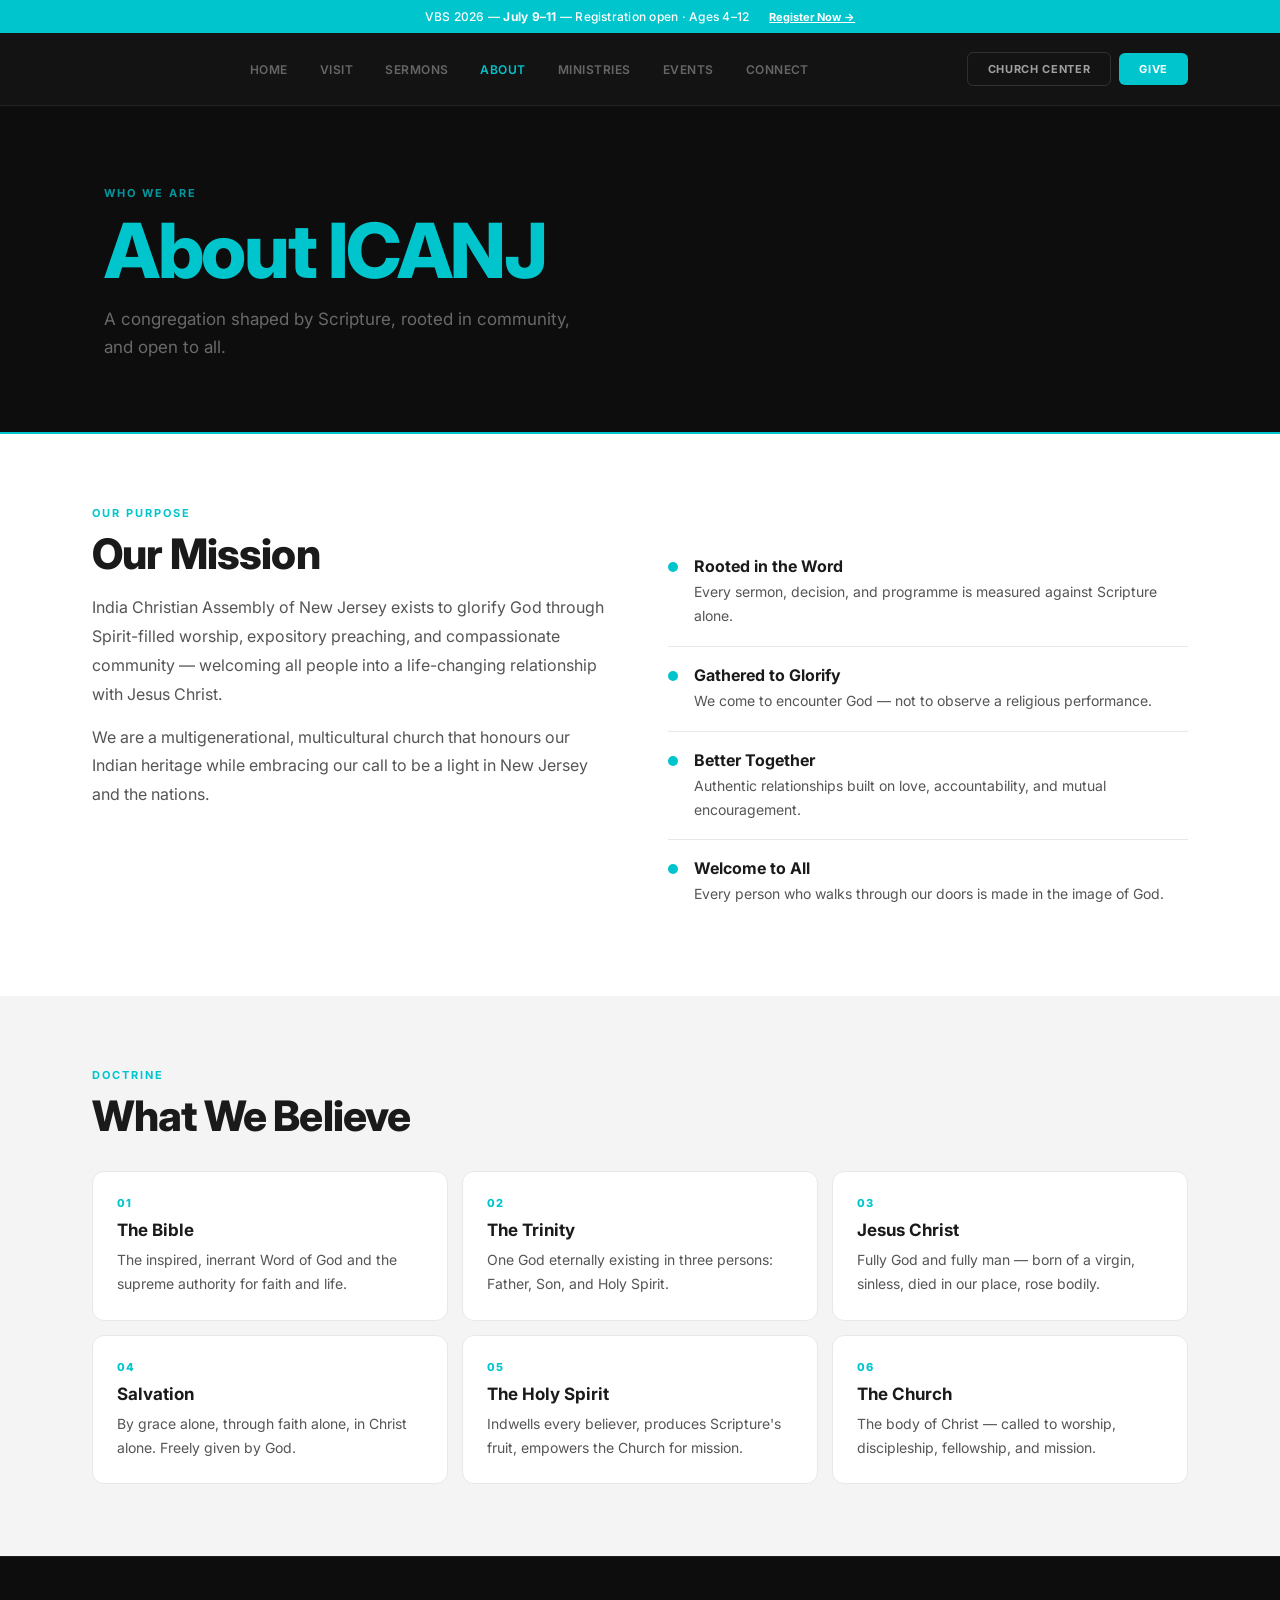
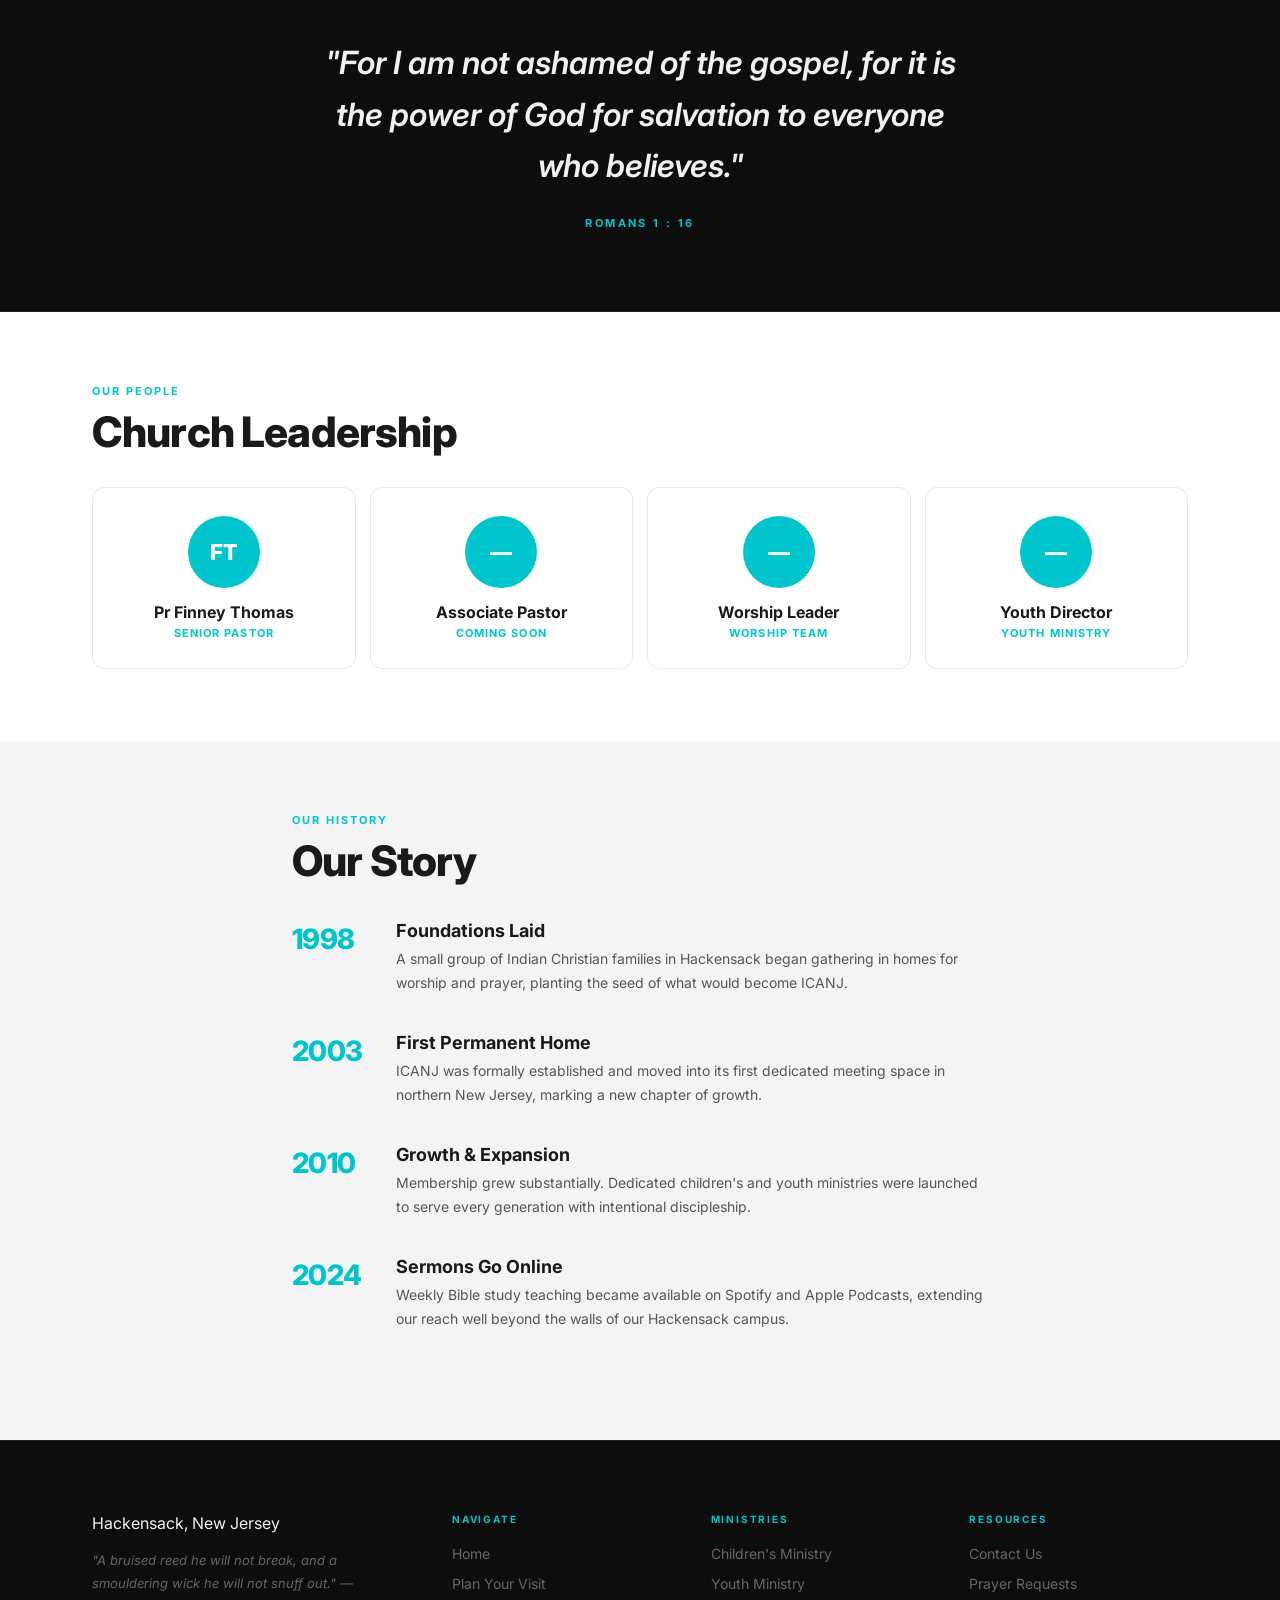
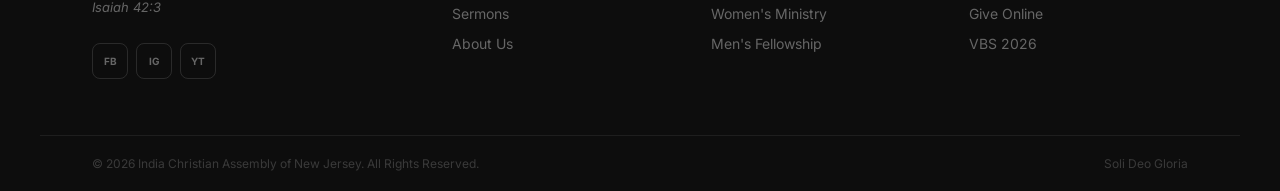
==== about.html @ a358fcdb "Add files via upload" ====
<!DOCTYPE html>
<html lang="en">
<head>
<meta charset="UTF-8"/><meta name="viewport" content="width=device-width,initial-scale=1.0"/>
<title>About Us – ICANJ</title>
<link rel="stylesheet" href="style.css"/>
<style>
.mission-grid{display:grid;grid-template-columns:1fr 1fr;gap:56px;align-items:start;}
.value-list{margin-top:32px;}
.value-row{display:flex;gap:16px;padding:18px 0;border-bottom:1px solid #e8e8e8;}
.value-row:last-child{border-bottom:none;}
.vr-dot{width:10px;height:10px;border-radius:50%;background:var(--blue);flex-shrink:0;margin-top:6px;}
.vr-title{font-size:16px;font-weight:700;color:var(--ink);margin-bottom:4px;}
.vr-body{font-size:14px;color:#555;line-height:1.7;}

.beliefs-grid{display:grid;grid-template-columns:repeat(3,1fr);gap:14px;margin-top:32px;}
.belief-card{background:#ffffff;border-radius:12px;padding:24px;border:1px solid var(--border);}
.belief-card:hover{border-color:var(--blue);}
.belief-num{font-size:11px;font-weight:800;letter-spacing:0.1em;color:var(--blue);margin-bottom:10px;}
.belief-title{font-size:17px;font-weight:700;color:var(--blue);margin-bottom:8px;}
.belief-body{font-size:14px;color:#555;line-height:1.7;}

.leader-grid{display:grid;grid-template-columns:repeat(4,1fr);gap:14px;margin-top:32px;}
.leader-card{background:#ffffff;border-radius:12px;padding:28px 20px;border:1px solid var(--border);text-align:center;}
.leader-av{width:72px;height:72px;border-radius:50%;background:var(--blue);margin:0 auto 14px;display:flex;align-items:center;justify-content:center;font-size:22px;font-weight:800;color:#fff;}
.leader-name{font-size:16px;font-weight:700;color:var(--ink);margin-bottom:4px;}
.leader-role{font-size:11px;font-weight:700;letter-spacing:0.1em;text-transform:uppercase;color:var(--blue);}

.timeline{margin-top:36px;}
.tl-item{display:grid;grid-template-columns:80px 1fr;gap:24px;margin-bottom:36px;}
.tl-year{font-size:28px;font-weight:800;color:var(--blue);letter-spacing:-0.02em;padding-top:2px;}
.tl-title{font-size:18px;font-weight:700;color:var(--blue);margin-bottom:6px;}
.tl-body{font-size:14px;color:#555;line-height:1.75;}

@media(max-width:1024px){
  .mission-grid{grid-template-columns:1fr;}
  .beliefs-grid{grid-template-columns:1fr 1fr;}
  .leader-grid{grid-template-columns:repeat(2,1fr);}
  .tl-item{grid-template-columns:60px 1fr;gap:16px;}
  .tl-year{font-size:22px;}
}
@media(max-width:480px){
  .beliefs-grid{grid-template-columns:1fr;}
  .leader-grid{grid-template-columns:1fr 1fr;}
}
</style>
</head>
<body>
<script src="header.js"></script>
<div class="page-masthead"><div class="container"><span class="eyebrow">Who We Are</span><h1>About ICANJ</h1><p>A congregation shaped by Scripture, rooted in community, and open to all.</p></div></div>

<section class="section" style="background:#ffffff;">
  <div class="container">
    <div class="mission-grid">
      <div>
        <span class="eyebrow">Our Purpose</span>
        <h2 class="section-title">Our Mission</h2>
        <p class="section-body">India Christian Assembly of New Jersey exists to glorify God through Spirit-filled worship, expository preaching, and compassionate community — welcoming all people into a life-changing relationship with Jesus Christ.</p>
        <p class="section-body" style="margin-top:14px;">We are a multigenerational, multicultural church that honours our Indian heritage while embracing our call to be a light in New Jersey and the nations.</p>
      </div>
      <div>
        <div class="value-list">
          <div class="value-row"><div class="vr-dot"></div><div><div class="vr-title">Rooted in the Word</div><div class="vr-body">Every sermon, decision, and programme is measured against Scripture alone.</div></div></div>
          <div class="value-row"><div class="vr-dot"></div><div><div class="vr-title">Gathered to Glorify</div><div class="vr-body">We come to encounter God — not to observe a religious performance.</div></div></div>
          <div class="value-row"><div class="vr-dot"></div><div><div class="vr-title">Better Together</div><div class="vr-body">Authentic relationships built on love, accountability, and mutual encouragement.</div></div></div>
          <div class="value-row"><div class="vr-dot"></div><div><div class="vr-title">Welcome to All</div><div class="vr-body">Every person who walks through our doors is made in the image of God.</div></div></div>
        </div>
      </div>
    </div>
  </div>
</section>

<section class="section" style="background:#f4f4f4;">
  <div class="container">
    <span class="eyebrow">Doctrine</span>
    <h2 class="section-title">What We Believe</h2>
    <div class="beliefs-grid">
      <div class="belief-card"><div class="belief-num">01</div><div class="belief-title">The Bible</div><div class="belief-body">The inspired, inerrant Word of God and the supreme authority for faith and life.</div></div>
      <div class="belief-card"><div class="belief-num">02</div><div class="belief-title">The Trinity</div><div class="belief-body">One God eternally existing in three persons: Father, Son, and Holy Spirit.</div></div>
      <div class="belief-card"><div class="belief-num">03</div><div class="belief-title">Jesus Christ</div><div class="belief-body">Fully God and fully man — born of a virgin, sinless, died in our place, rose bodily.</div></div>
      <div class="belief-card"><div class="belief-num">04</div><div class="belief-title">Salvation</div><div class="belief-body">By grace alone, through faith alone, in Christ alone. Freely given by God.</div></div>
      <div class="belief-card"><div class="belief-num">05</div><div class="belief-title">The Holy Spirit</div><div class="belief-body">Indwells every believer, produces Scripture's fruit, empowers the Church for mission.</div></div>
      <div class="belief-card"><div class="belief-num">06</div><div class="belief-title">The Church</div><div class="belief-body">The body of Christ — called to worship, discipleship, fellowship, and mission.</div></div>
    </div>
  </div>
</section>

<div class="verse-band"><blockquote><p>"For I am not ashamed of the gospel, for it is the power of God for salvation to everyone who believes."</p><cite>Romans 1 : 16</cite></blockquote></div>

<section class="section" style="background:#ffffff;">
  <div class="container">
    <span class="eyebrow">Our People</span>
    <h2 class="section-title">Church Leadership</h2>
    <div class="leader-grid">
      <div class="leader-card"><div class="leader-av">FT</div><div class="leader-name">Pr Finney Thomas</div><div class="leader-role">Senior Pastor</div></div>
      <div class="leader-card"><div class="leader-av">—</div><div class="leader-name">Associate Pastor</div><div class="leader-role">Coming Soon</div></div>
      <div class="leader-card"><div class="leader-av">—</div><div class="leader-name">Worship Leader</div><div class="leader-role">Worship Team</div></div>
      <div class="leader-card"><div class="leader-av">—</div><div class="leader-name">Youth Director</div><div class="leader-role">Youth Ministry</div></div>
    </div>
  </div>
</section>

<section class="section" style="background:#f4f4f4;">
  <div class="container" style="max-width:800px;">
    <span class="eyebrow">Our History</span>
    <h2 class="section-title">Our Story</h2>
    <div class="timeline">
      <div class="tl-item"><div class="tl-year">1998</div><div><div class="tl-title">Foundations Laid</div><div class="tl-body">A small group of Indian Christian families in Hackensack began gathering in homes for worship and prayer, planting the seed of what would become ICANJ.</div></div></div>
      <div class="tl-item"><div class="tl-year">2003</div><div><div class="tl-title">First Permanent Home</div><div class="tl-body">ICANJ was formally established and moved into its first dedicated meeting space in northern New Jersey, marking a new chapter of growth.</div></div></div>
      <div class="tl-item"><div class="tl-year">2010</div><div><div class="tl-title">Growth &amp; Expansion</div><div class="tl-body">Membership grew substantially. Dedicated children's and youth ministries were launched to serve every generation with intentional discipleship.</div></div></div>
      <div class="tl-item"><div class="tl-year">2024</div><div><div class="tl-title">Sermons Go Online</div><div class="tl-body">Weekly Bible study teaching became available on Spotify and Apple Podcasts, extending our reach well beyond the walls of our Hackensack campus.</div></div></div>
    </div>
  </div>
</section>

<script src="footer.js"></script>
</body>
</html>
---- style.css ----
/* ═══════════════════════════════════════════════════════
   ICANJ — DESIGN SYSTEM v4
   Aesthetic: Dark & Modern
   Font: Inter (all weights)
   Colors: Dark Grey + #00C5CD Modern Teal accent
═══════════════════════════════════════════════════════ */

@import url('https://fonts.googleapis.com/css2?family=Inter:wght@300;400;500;600;700;800&display=swap');

:root {
  --blue:        #00C5CD;
  --blue-dark:   #00a8b5;
  --blue-light:  rgba(0,197,205,0.12);

  /* Dark theme backgrounds */
  --bg:          #141414;
  --bg-soft:     #1c1c1c;
  --bg-card:     #222222;
  --bg-card-2:   #2a2a2a;

  /* Text */
  --ink:         #f0f0f0;
  --body:        #a0a0a0;
  --muted:       #666666;

  /* Borders */
  --border:      rgba(255,255,255,0.07);
  --border-mid:  rgba(255,255,255,0.12);

  /* Dark sections (hero overlay, footer) */
  --dark:        #0d0d0d;
}

*, *::before, *::after { margin:0; padding:0; box-sizing:border-box; }
html { scroll-behavior:smooth; font-size:16px; }
body { font-family:'Inter',sans-serif; background:var(--bg); color:var(--ink); overflow-x:hidden; }
a { text-decoration:none; color:inherit; }
ul { list-style:none; }
button { cursor:pointer; font-family:inherit; }
img { max-width:100%; display:block; }

/* ── ANNOUNCE BAR ── */
.announce-bar {
  background:var(--blue);
  padding:9px 52px;
  display:flex; align-items:center; justify-content:center; gap:20px;
}
.announce-bar p { font-size:12px; font-weight:500; color:#fff; letter-spacing:0.02em; }
.announce-bar a { font-size:11px; font-weight:700; color:#fff; text-decoration:underline; white-space:nowrap; }

/* ── HEADER ── */
.site-header {
  background:rgba(20,20,20,0.96);
  backdrop-filter:blur(12px);
  border-bottom:1px solid var(--border);
  position:sticky; top:0; z-index:200;
}
.header-inner {
  max-width:1200px; margin:0 auto;
  display:flex; align-items:center; justify-content:space-between;
  padding:0 52px; height:72px;
}
.logo { display:flex; align-items:center; gap:10px; }
.logo img { height:44px; object-fit:contain; }
.site-nav { display:flex; align-items:center; gap:4px; }
.nav-link {
  font-family:'Inter',sans-serif;
  font-size:12px; font-weight:600; letter-spacing:0.04em; text-transform:uppercase;
  color:var(--muted); padding:8px 14px; background:none; border:none;
  border-radius:6px; transition:all 0.2s;
}
.nav-link:hover { color:var(--blue); background:var(--bg-soft); }
.nav-link.active { color:var(--blue); }
.header-actions { display:flex; align-items:center; gap:8px; }
.btn-cc {
  font-family:'Inter',sans-serif;
  font-size:11px; font-weight:700; letter-spacing:0.06em; text-transform:uppercase;
  padding:9px 20px; background:transparent; color:var(--body);
  border:1px solid var(--border-mid); border-radius:6px; transition:all 0.2s;
}
.btn-cc:hover { color:var(--ink); border-color:rgba(255,255,255,0.25); }
.btn-give {
  font-family:'Inter',sans-serif;
  font-size:11px; font-weight:700; letter-spacing:0.06em; text-transform:uppercase;
  padding:9px 20px; background:var(--blue); color:#fff;
  border:none; border-radius:6px; transition:background 0.2s;
}
.btn-give:hover { background:var(--blue-dark); }

/* ── BUTTONS ── */
.btn {
  display:inline-flex; align-items:center; gap:8px;
  font-family:'Inter',sans-serif;
  font-size:12px; font-weight:700; letter-spacing:0.06em; text-transform:uppercase;
  padding:13px 28px; border:none; border-radius:8px; cursor:pointer; transition:all 0.2s;
}
.btn-primary { background:var(--blue); color:#fff; }
.btn-primary:hover { background:var(--blue-dark); }
.btn-dark { background:var(--bg-card-2); color:var(--ink); border:1px solid var(--border-mid); }
.btn-dark:hover { border-color:var(--blue); color:var(--blue); }
.btn-outline-light { background:transparent; color:#fff; border:1.5px solid rgba(255,255,255,0.25); }
.btn-outline-light:hover { border-color:#fff; background:rgba(255,255,255,0.06); }
.btn-outline-dark { background:transparent; color:var(--body); border:1px solid var(--border-mid); border-radius:8px; }
.btn-outline-dark:hover { border-color:var(--blue); color:var(--blue); }
.btn-arrow::after { content:'→'; font-size:14px; font-weight:400; }

/* ── LAYOUT ── */
.container { max-width:1200px; margin:0 auto; padding:0 52px; }
.section { padding:88px 0; }

/* ── TYPOGRAPHY ── */
.eyebrow {
  font-family:'Inter',sans-serif;
  font-size:11px; font-weight:700; letter-spacing:0.18em; text-transform:uppercase;
  color:var(--blue); margin-bottom:10px; display:block;
}
.section-title {
  font-family:'Inter',sans-serif;
  font-size:clamp(28px,3.5vw,42px); font-weight:800;
  color:var(--blue); line-height:1.12; letter-spacing:-0.02em; margin-bottom:16px;
}
.section-title.on-dark { color:var(--blue); }
.section-body {
  font-family:'Inter',sans-serif;
  font-size:16px; font-weight:400; color:var(--body); line-height:1.8;
}

/* ── PAGE MASTHEAD ── */
.page-masthead {
  background:var(--dark);
  padding:80px 52px 72px; position:relative; overflow:hidden;
}
.page-masthead::after {
  content:''; position:absolute; bottom:0; left:0; right:0; height:2px;
  background:var(--blue);
}
.page-masthead .eyebrow { color:rgba(0,197,205,0.75); }
.page-masthead h1 {
  font-family:'Inter',sans-serif;
  font-size:clamp(40px,6vw,76px); font-weight:800;
  color:var(--blue); line-height:1.06; letter-spacing:-0.03em; margin-bottom:14px;
}
.page-masthead p {
  font-family:'Inter',sans-serif; font-size:17px; font-weight:400;
  color:rgba(255,255,255,0.38); max-width:480px; line-height:1.7;
}

/* ── VERSE BAND ── */
.verse-band {
  background:var(--dark); padding:80px 52px; text-align:center;
  border-top:1px solid var(--border); border-bottom:1px solid var(--border);
}
.verse-band blockquote { max-width:660px; margin:0 auto; }
.verse-band blockquote p {
  font-family:'Inter',sans-serif;
  font-size:clamp(20px,3vw,32px); font-weight:600; font-style:italic;
  color:var(--ink); line-height:1.6; margin-bottom:20px;
}
.verse-band blockquote cite {
  font-family:'Inter',sans-serif; font-size:11px; font-weight:700;
  letter-spacing:0.22em; text-transform:uppercase; color:var(--blue); font-style:normal;
}

/* ── CARDS ── */
.card {
  background:var(--bg-card); border:1px solid var(--border);
  border-radius:12px; padding:28px; transition:border-color 0.2s;
}
.card:hover { border-color:var(--blue); }

/* ── FORMS ── */
.field { margin-bottom:18px; }
.field label { display:block; font-family:'Inter',sans-serif; font-size:11px; font-weight:700; letter-spacing:0.12em; text-transform:uppercase; color:var(--muted); margin-bottom:7px; }
.field input, .field textarea, .field select {
  width:100%; padding:11px 14px;
  border:1px solid var(--border-mid); border-radius:8px;
  background:var(--bg-soft); font-size:15px; font-family:'Inter',sans-serif;
  color:var(--ink); outline:none; transition:border-color 0.2s; -webkit-appearance:none;
}
.field input:focus, .field textarea:focus, .field select:focus { border-color:var(--blue); background:var(--bg-card); }
.field textarea { height:110px; resize:vertical; }
.field-row { display:grid; grid-template-columns:1fr 1fr; gap:14px; }
.field select option { background:var(--bg-card); color:var(--ink); }

/* ── FAQ ── */
.faq-item { border-bottom:1px solid var(--border); }
.faq-item:first-of-type { border-top:1px solid var(--border); }
.faq-trigger {
  width:100%; display:flex; justify-content:space-between; align-items:center;
  padding:22px 0; background:none; border:none; text-align:left;
  font-family:'Inter',sans-serif; font-size:17px; font-weight:600; color:var(--ink);
  transition:color 0.2s; cursor:pointer;
}
.faq-trigger:hover { color:var(--blue); }
.faq-icon { font-size:24px; color:var(--muted); flex-shrink:0; margin-left:20px; transition:transform 0.3s ease; }
.faq-item.open .faq-icon { transform:rotate(45deg); color:var(--blue); }
.faq-body { display:none; padding:0 0 22px; }
.faq-item.open .faq-body { display:block; }
.faq-body p { font-size:15px; color:var(--body); line-height:1.8; }

/* ── FOOTER ── */
.site-footer { background:var(--dark); border-top:1px solid var(--border); }
.footer-upper {
  max-width:1200px; margin:0 auto;
  display:grid; grid-template-columns:280px 1fr;
  gap:80px; padding:72px 52px 56px;
  border-bottom:1px solid var(--border);
}
.footer-brand-verse {
  font-size:13px; font-style:italic; color:var(--muted); line-height:1.8; margin:16px 0 24px;
}
.footer-social { display:flex; gap:8px; }
.fsoc-btn {
  width:36px; height:36px; border-radius:8px; border:1px solid var(--border-mid);
  display:flex; align-items:center; justify-content:center;
  font-size:10px; font-weight:700; color:var(--muted);
  transition:all 0.2s; text-decoration:none;
}
.fsoc-btn:hover { background:var(--blue); border-color:var(--blue); color:#fff; }
.footer-nav-cols { display:grid; grid-template-columns:repeat(3,1fr); gap:40px; }
.footer-col h5 {
  font-size:10px; font-weight:700; letter-spacing:0.18em; text-transform:uppercase;
  color:var(--blue); margin-bottom:18px;
}
.footer-col ul { display:flex; flex-direction:column; gap:10px; }
.footer-col ul li a { font-size:14px; font-weight:400; color:var(--muted); transition:color 0.2s; }
.footer-col ul li a:hover { color:var(--ink); }
.footer-lower {
  max-width:1200px; margin:0 auto;
  display:flex; justify-content:space-between; align-items:center; padding:20px 52px;
}
.footer-lower p { font-size:12px; color:var(--muted); opacity:0.5; }

/* ── HAMBURGER ── */
.menu-toggle {
  display:none; flex-direction:column; justify-content:center;
  align-items:center; gap:5px; width:40px; height:40px;
  background:none; border:1px solid var(--border-mid);
  cursor:pointer; padding:8px; flex-shrink:0; border-radius:6px; transition:all 0.2s;
}
.menu-toggle:hover { border-color:var(--blue); }
.menu-toggle span { display:block; width:18px; height:1.5px; background:var(--body); transition:all 0.3s ease; transform-origin:center; }
.menu-toggle.open span:nth-child(1) { transform:translateY(6.5px) rotate(45deg); }
.menu-toggle.open span:nth-child(2) { opacity:0; transform:scaleX(0); }
.menu-toggle.open span:nth-child(3) { transform:translateY(-6.5px) rotate(-45deg); }

/* ── MOBILE NAV ── */
.mobile-nav { display:none; position:fixed; top:0; left:0; right:0; bottom:0; z-index:300; pointer-events:none; }
.mobile-nav-backdrop { position:absolute; inset:0; background:rgba(0,0,0,0.7); opacity:0; transition:opacity 0.3s ease; }
.mobile-nav-panel {
  position:absolute; top:0; right:0; bottom:0; width:min(320px,85vw);
  background:var(--bg-soft); border-left:1px solid var(--border);
  display:flex; flex-direction:column;
  transform:translateX(100%); transition:transform 0.35s cubic-bezier(0.16,1,0.3,1);
  overflow-y:auto; padding-bottom:32px;
}
.mobile-nav.open { pointer-events:all; }
.mobile-nav.open .mobile-nav-backdrop { opacity:1; }
.mobile-nav.open .mobile-nav-panel { transform:translateX(0); }
.mobile-nav-header { display:flex; align-items:center; justify-content:space-between; padding:20px 24px; border-bottom:1px solid var(--border); flex-shrink:0; }
.mobile-nav-close { width:36px; height:36px; background:none; border:1px solid var(--border-mid); border-radius:6px; display:flex; align-items:center; justify-content:center; font-size:18px; color:var(--muted); cursor:pointer; transition:all 0.2s; }
.mobile-nav-close:hover { background:var(--blue); color:#fff; border-color:var(--blue); }
.mobile-nav-links { padding:12px 0; border-bottom:1px solid var(--border); flex-shrink:0; }
.mobile-nav-link { display:flex; align-items:center; justify-content:space-between; padding:14px 24px; font-size:12px; font-weight:700; letter-spacing:0.08em; text-transform:uppercase; color:var(--muted); transition:all 0.2s; border-bottom:1px solid var(--border); }
.mobile-nav-link:last-child { border-bottom:none; }
.mobile-nav-link:hover, .mobile-nav-link.active { color:var(--ink); background:var(--bg-card); }
.mobile-nav-link.active { color:var(--blue); }
.mobile-nav-link::after { content:'→'; font-size:16px; color:var(--border-mid); font-weight:400; }
.mobile-nav-actions { padding:20px 24px; display:flex; flex-direction:column; gap:10px; flex-shrink:0; }
.mobile-nav-actions .btn-cc, .mobile-nav-actions .btn-give { width:100%; text-align:center; padding:13px 20px; display:block; font-size:11px; }

/* ── RESPONSIVE ── */
@media (max-width:1024px) {
  .announce-bar { padding:9px 16px; flex-direction:column; gap:4px; text-align:center; }
  .header-inner { padding:0 16px; height:64px; }
  .logo img { height:36px; }
  .site-nav { display:none; }
  .header-actions { display:none; }
  .menu-toggle { display:flex; }
  .mobile-nav { display:block; }
  .container { padding:0 16px; }
  .section { padding:60px 0; }
  .page-masthead { padding:52px 16px 48px; }
  .verse-band { padding:60px 16px; }
  .footer-upper { grid-template-columns:1fr; gap:32px; padding:48px 16px 32px; }
  .footer-nav-cols { grid-template-columns:1fr 1fr; gap:24px; }
  .footer-lower { padding:16px; flex-direction:column; gap:6px; text-align:center; }
  .field-row { grid-template-columns:1fr; }
}
@media (max-width:480px) {
  .container { padding:0 12px; }
  .section { padding:48px 0; }
  .footer-nav-cols { grid-template-columns:1fr; }
}

/* ── LIGHT SECTION OVERRIDE ── */
.section-light {
  background:#ffffff !important;
  color:#1a1a1a;
}
.section-light .eyebrow { color:#00C5CD; }
.section-light .section-title { color:#00C5CD; }
.section-light .section-body { color:#555555; }
.section-light .card {
  background:#f7f7f7;
  border-color:#e8e8e8;
}
.section-light .card:hover { border-color:#00C5CD; }
.section-light p { color:#555555; }
.section-light h3 { color:#1a1a1a; }

/* ── LIGHT BACKGROUND OVERRIDES ── */
/* When sections use white or light grey backgrounds,
   titles must be dark and body text readable */
section[style*="background:#ffffff"] .section-title,
section[style*="background:#f4f4f4"] .section-title,
.faq-section .section-title { color:#1a1a1a !important; }

section[style*="background:#ffffff"] .section-body,
section[style*="background:#f4f4f4"] .section-body { color:#555555 !important; }

section[style*="background:#ffffff"] .faq-trigger,
section[style*="background:#f4f4f4"] .faq-trigger,
.faq-section .faq-trigger { color:#1a1a1a !important; }

section[style*="background:#ffffff"] .faq-item,
section[style*="background:#f4f4f4"] .faq-item,
.faq-section .faq-item { border-color:#e0e0e0 !important; }

section[style*="background:#ffffff"] .faq-body p,
section[style*="background:#f4f4f4"] .faq-body p,
.faq-section .faq-body p { color:#555555 !important; }

section[style*="background:#ffffff"] .faq-icon,
section[style*="background:#f4f4f4"] .faq-icon,
.faq-section .faq-icon { color:#999 !important; }

/* Card text on light backgrounds */
section[style*="background:#ffffff"] .ev-title,
section[style*="background:#f4f4f4"] .ev-title { color:#1a1a1a !important; }

section[style*="background:#ffffff"] .ev-body,
section[style*="background:#f4f4f4"] .ev-body { color:#555 !important; }

section[style*="background:#ffffff"] .ev-card,
section[style*="background:#f4f4f4"] .ev-card { border-color:#e8e8e8 !important; }

section[style*="background:#ffffff"] .min-title,
section[style*="background:#f4f4f4"] .min-title { color:#1a1a1a !important; }

section[style*="background:#ffffff"] .min-body,
section[style*="background:#f4f4f4"] .min-body { color:#555 !important; }

section[style*="background:#ffffff"] .min-card,
section[style*="background:#f4f4f4"] .min-card { border-color:#e8e8e8 !important; background:#fff !important; }

section[style*="background:#ffffff"] .belief-title,
section[style*="background:#f4f4f4"] .belief-title { color:#1a1a1a !important; }

section[style*="background:#ffffff"] .belief-body,
section[style*="background:#f4f4f4"] .belief-body { color:#555 !important; }

section[style*="background:#ffffff"] .belief-card,
section[style*="background:#f4f4f4"] .belief-card { border-color:#e8e8e8 !important; background:#fff !important; }

section[style*="background:#ffffff"] .series-title,
section[style*="background:#f4f4f4"] .series-title { color:#1a1a1a !important; }

section[style*="background:#ffffff"] .series-body,
section[style*="background:#f4f4f4"] .series-body { color:#555 !important; }

section[style*="background:#ffffff"] .series-card,
section[style*="background:#f4f4f4"] .series-card { border-color:#e8e8e8 !important; background:#fff !important; }

section[style*="background:#ffffff"] .leader-name,
section[style*="background:#f4f4f4"] .leader-name { color:#1a1a1a !important; }

section[style*="background:#ffffff"] .leader-card,
section[style*="background:#f4f4f4"] .leader-card { border-color:#e8e8e8 !important; background:#fff !important; }

section[style*="background:#ffffff"] .tl-title,
section[style*="background:#f4f4f4"] .tl-title { color:#1a1a1a !important; }

section[style*="background:#ffffff"] .tl-body,
section[style*="background:#f4f4f4"] .tl-body { color:#555 !important; }

section[style*="background:#ffffff"] .vr-title,
section[style*="background:#f4f4f4"] .vr-title { color:#1a1a1a !important; }

section[style*="background:#ffffff"] .form-panel h3,
section[style*="background:#f4f4f4"] .form-panel h3 { color:#1a1a1a !important; }

section[style*="background:#ffffff"] .form-panel,
section[style*="background:#f4f4f4"] .form-panel { background:#fff !important; border-color:#e8e8e8 !important; }

section[style*="background:#ffffff"] .field label,
section[style*="background:#f4f4f4"] .field label { color:#888 !important; }

section[style*="background:#ffffff"] .field input,
section[style*="background:#ffffff"] .field textarea,
section[style*="background:#ffffff"] .field select,
section[style*="background:#f4f4f4"] .field input,
section[style*="background:#f4f4f4"] .field textarea,
section[style*="background:#f4f4f4"] .field select {
  background:#f9f9f9 !important; border-color:#ddd !important; color:#1a1a1a !important;
}

section[style*="background:#ffffff"] .soc-name,
section[style*="background:#f4f4f4"] .soc-name { color:#1a1a1a !important; }

section[style*="background:#ffffff"] .soc-card,
section[style*="background:#f4f4f4"] .soc-card { border-color:#e8e8e8 !important; background:#fff !important; }

section[style*="background:#ffffff"] .info-card,
section[style*="background:#f4f4f4"] .info-card { border-color:#e8e8e8 !important; background:#fff !important; }

section[style*="background:#ffffff"] .ic-val,
section[style*="background:#f4f4f4"] .ic-val { color:#1a1a1a !important; }

/* Reduce excessive padding between sections */
.section { padding:72px 0; }
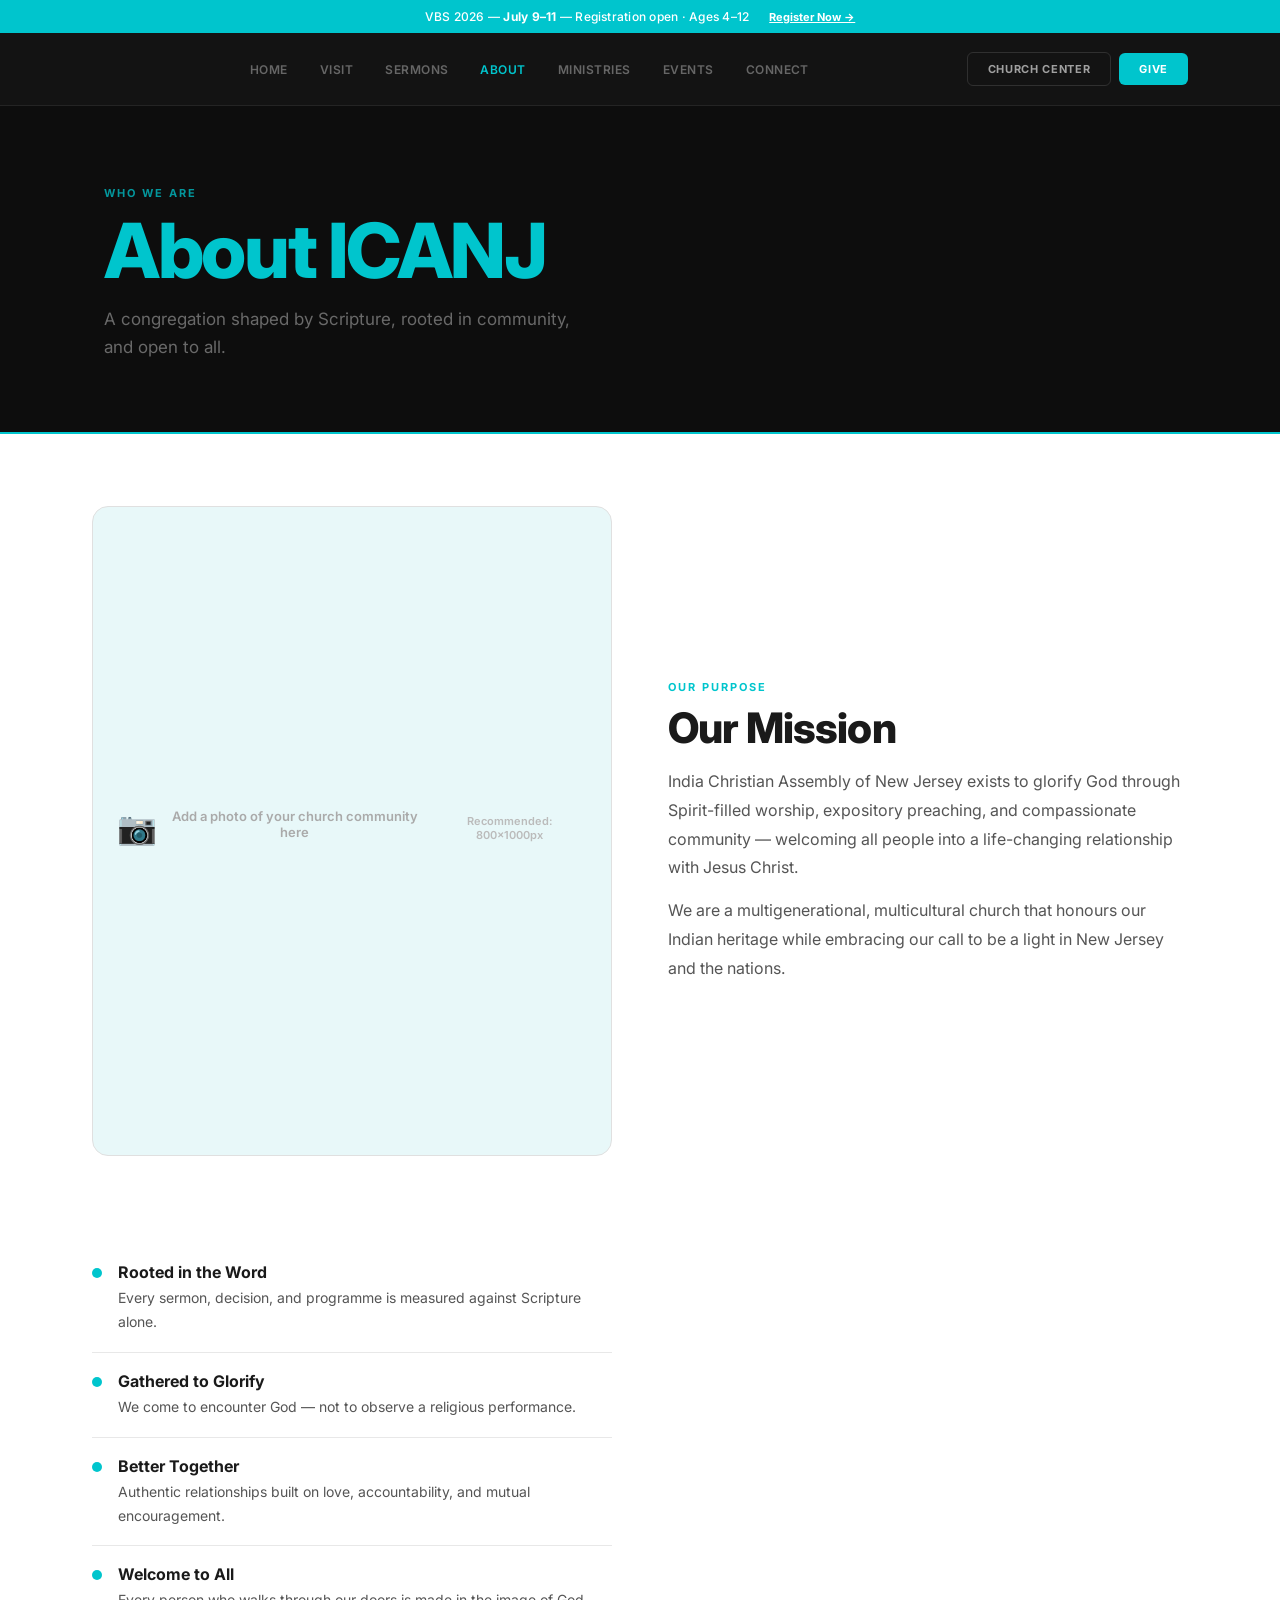
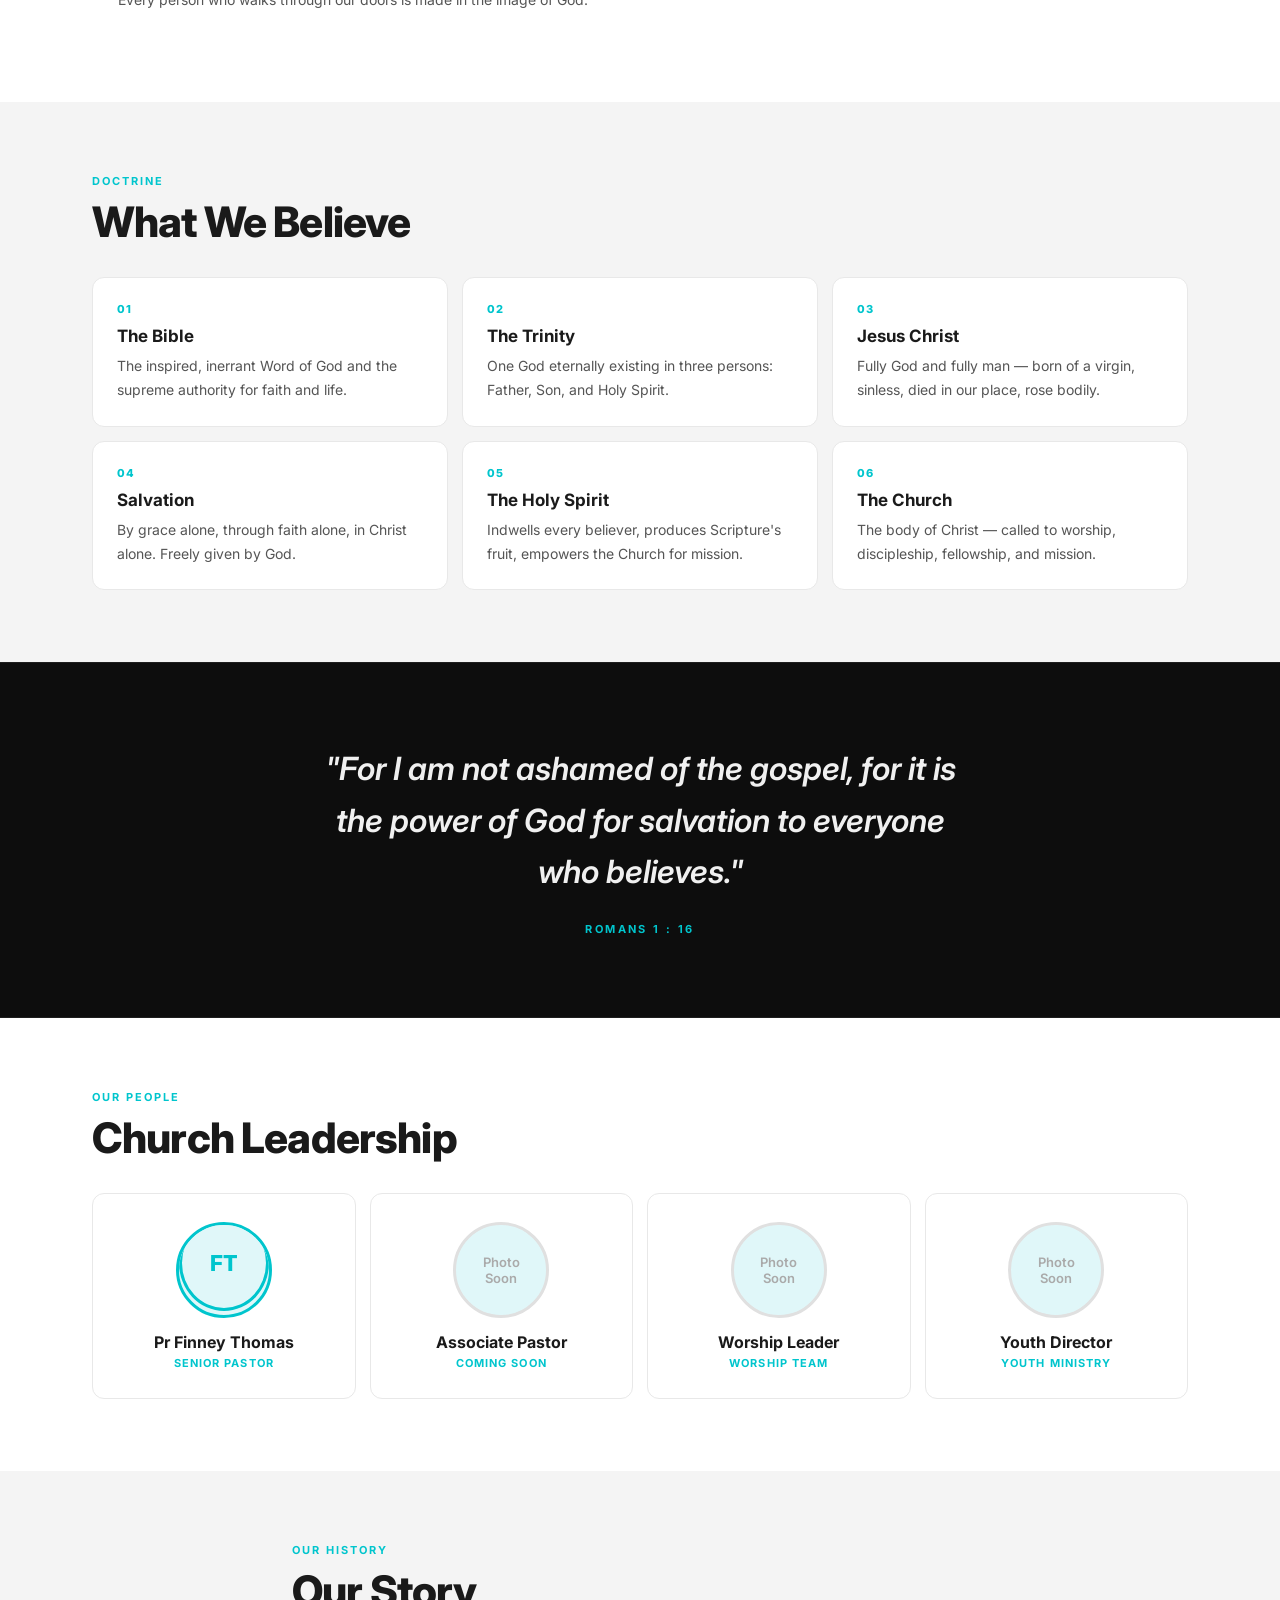
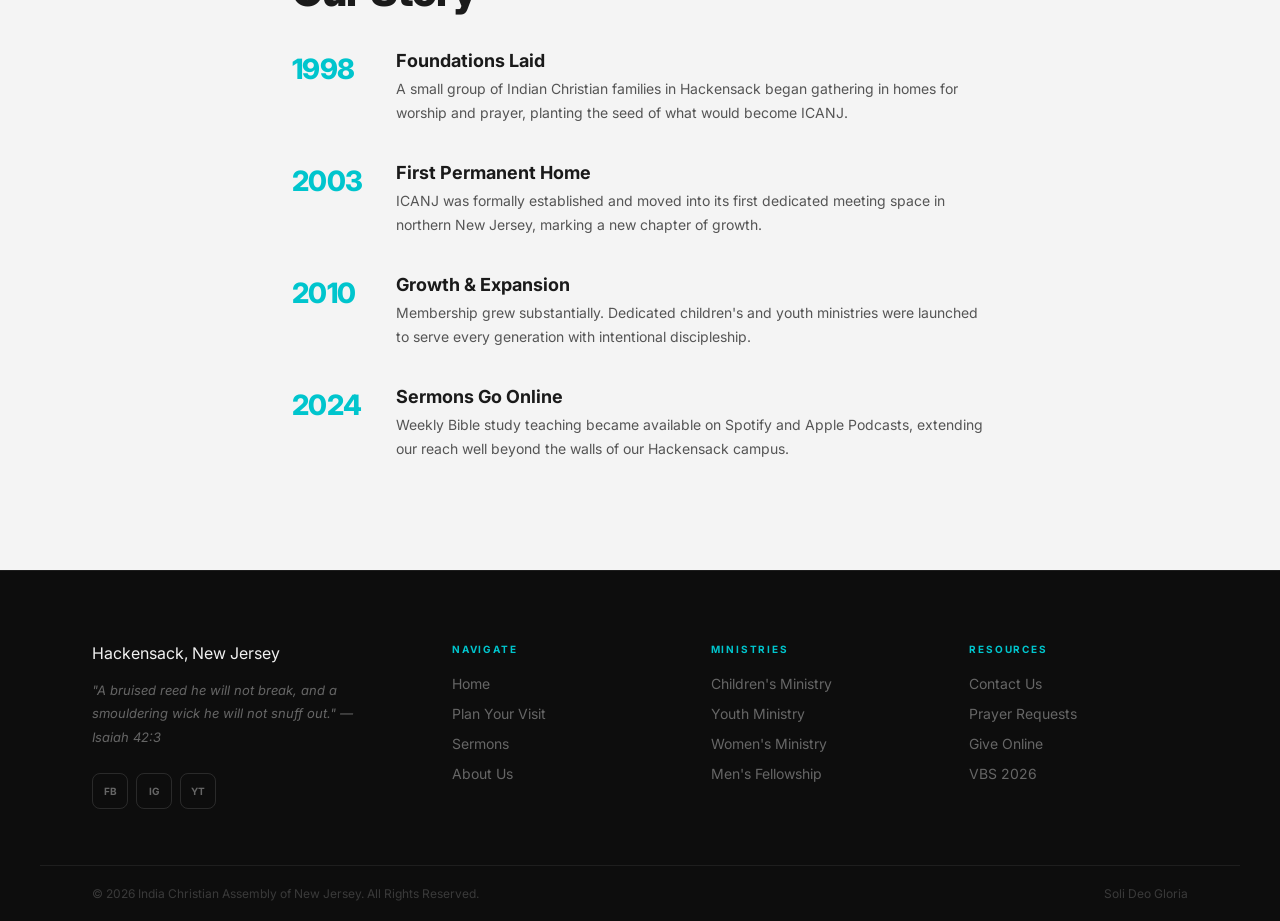
==== commit f8e4d644: "Add files via upload" ====
--- a/about.html
+++ b/about.html
@@ -5,7 +5,11 @@
 <title>About Us – ICANJ</title>
 <link rel="stylesheet" href="style.css"/>
 <style>
-.mission-grid{display:grid;grid-template-columns:1fr 1fr;gap:56px;align-items:start;}
+.mission-grid{display:grid;grid-template-columns:1fr 1fr;gap:56px;align-items:center;}
+.mission-photo{border-radius:16px;overflow:hidden;aspect-ratio:4/5;background:#e8f8f9;border:1px solid #e0e0e0;display:flex;align-items:center;justify-content:center;position:relative;}
+.mission-photo img{width:100%;height:100%;object-fit:cover;display:block;}
+.mission-photo-placeholder{font-size:13px;font-weight:600;color:#aaa;text-align:center;padding:24px;}
+.mission-photo-placeholder span{display:block;font-size:32px;margin-bottom:8px;}
 .value-list{margin-top:32px;}
 .value-row{display:flex;gap:16px;padding:18px 0;border-bottom:1px solid #e8e8e8;}
 .value-row:last-child{border-bottom:none;}
@@ -22,7 +26,8 @@
 
 .leader-grid{display:grid;grid-template-columns:repeat(4,1fr);gap:14px;margin-top:32px;}
 .leader-card{background:#ffffff;border-radius:12px;padding:28px 20px;border:1px solid var(--border);text-align:center;}
-.leader-av{width:72px;height:72px;border-radius:50%;background:var(--blue);margin:0 auto 14px;display:flex;align-items:center;justify-content:center;font-size:22px;font-weight:800;color:#fff;}
+.leader-av{width:96px;height:96px;border-radius:50%;background:#e0f7f9;margin:0 auto 14px;display:flex;align-items:center;justify-content:center;font-size:22px;font-weight:800;color:var(--blue);border:3px solid var(--blue);overflow:hidden;}
+.leader-av img{width:100%;height:100%;object-fit:cover;}
 .leader-name{font-size:16px;font-weight:700;color:var(--ink);margin-bottom:4px;}
 .leader-role{font-size:11px;font-weight:700;letter-spacing:0.1em;text-transform:uppercase;color:var(--blue);}
 
@@ -34,6 +39,7 @@
 
 @media(max-width:1024px){
   .mission-grid{grid-template-columns:1fr;}
+  .mission-photo{aspect-ratio:16/9;}
   .beliefs-grid{grid-template-columns:1fr 1fr;}
   .leader-grid{grid-template-columns:repeat(2,1fr);}
   .tl-item{grid-template-columns:60px 1fr;gap:16px;}
@@ -52,6 +58,10 @@
 <section class="section" style="background:#ffffff;">
   <div class="container">
     <div class="mission-grid">
+      <div class="mission-photo">
+        <img src="https://images.unsplash.com/photo-1529156069898-49953e39b3ac?w=800&h=1000&fit=crop&q=80" alt="ICANJ Community" onerror="this.style.display='none';this.nextElementSibling.style.display='flex'"/>
+        <div class="mission-photo-placeholder"><span>📷</span>Add a photo of your church community here<br/><small style="color:#bbb;font-size:11px;margin-top:6px;display:block;">Recommended: 800×1000px</small></div>
+      </div>
       <div>
         <span class="eyebrow">Our Purpose</span>
         <h2 class="section-title">Our Mission</h2>
@@ -92,10 +102,10 @@
     <span class="eyebrow">Our People</span>
     <h2 class="section-title">Church Leadership</h2>
     <div class="leader-grid">
-      <div class="leader-card"><div class="leader-av">FT</div><div class="leader-name">Pr Finney Thomas</div><div class="leader-role">Senior Pastor</div></div>
-      <div class="leader-card"><div class="leader-av">—</div><div class="leader-name">Associate Pastor</div><div class="leader-role">Coming Soon</div></div>
-      <div class="leader-card"><div class="leader-av">—</div><div class="leader-name">Worship Leader</div><div class="leader-role">Worship Team</div></div>
-      <div class="leader-card"><div class="leader-av">—</div><div class="leader-name">Youth Director</div><div class="leader-role">Youth Ministry</div></div>
+      <div class="leader-card"><div class="leader-av"><img src="https://images.unsplash.com/photo-1507003211169-0a1dd7228f2d?w=200&h=200&fit=crop&q=80" alt="Pr Finney Thomas" onerror="this.outerHTML='<div class=\'leader-av\' style=\'background:#e0f7f9;border:3px solid var(--blue);width:96px;height:96px;border-radius:50%;margin:0 auto 14px;display:flex;align-items:center;justify-content:center;font-size:22px;font-weight:800;color:var(--blue);\'>FT</div>'"/></div><div class="leader-name">Pr Finney Thomas</div><div class="leader-role">Senior Pastor</div></div>
+      <div class="leader-card"><div class="leader-av" style="background:#e0f7f9;border:3px solid #e0e0e0;color:#aaa;font-size:13px;font-weight:600;">Photo<br/>Soon</div><div class="leader-name">Associate Pastor</div><div class="leader-role">Coming Soon</div></div>
+      <div class="leader-card"><div class="leader-av" style="background:#e0f7f9;border:3px solid #e0e0e0;color:#aaa;font-size:13px;font-weight:600;">Photo<br/>Soon</div><div class="leader-name">Worship Leader</div><div class="leader-role">Worship Team</div></div>
+      <div class="leader-card"><div class="leader-av" style="background:#e0f7f9;border:3px solid #e0e0e0;color:#aaa;font-size:13px;font-weight:600;">Photo<br/>Soon</div><div class="leader-name">Youth Director</div><div class="leader-role">Youth Ministry</div></div>
     </div>
   </div>
 </section>
@@ -115,4 +125,4 @@
 
 <script src="footer.js"></script>
 </body>
-</html>
+</html>
--- a/style.css
+++ b/style.css
@@ -419,3 +419,23 @@
 
 /* Reduce excessive padding between sections */
 .section { padding:72px 0; }
+
+/* ── IMAGE FOLDER STRUCTURE ──
+   Place your images in an "images/" folder next to your HTML files:
+
+   images/
+   ├── pastor-finney-thomas.jpg     → Homepage + About pastor photo (400×400px)
+   ├── church-community.jpg         → About mission section (800×1000px)
+   ├── vbs-2026.jpg                 → Events featured banner (760×520px)
+   ├── ministry-children.jpg        → Children's Ministry card (600×360px)
+   ├── ministry-youth.jpg           → Youth Ministry card (600×360px)
+   ├── ministry-worship.jpg         → Worship Team card (600×360px)
+   ├── ministry-women.jpg           → Women's Ministry card (600×360px)
+   ├── ministry-men.jpg             → Men's Fellowship card (600×360px)
+   ├── ministry-outreach.jpg        → Outreach card (600×360px)
+   ├── series-romans.jpg            → Romans series thumbnail (600×320px)
+   ├── series-faith-over-fear.jpg   → Faith Over Fear thumbnail (600×320px)
+   └── series-prayer.jpg            → Power of Prayer thumbnail (600×320px)
+
+   All images fall back gracefully — placeholders show if image is missing.
+── */
